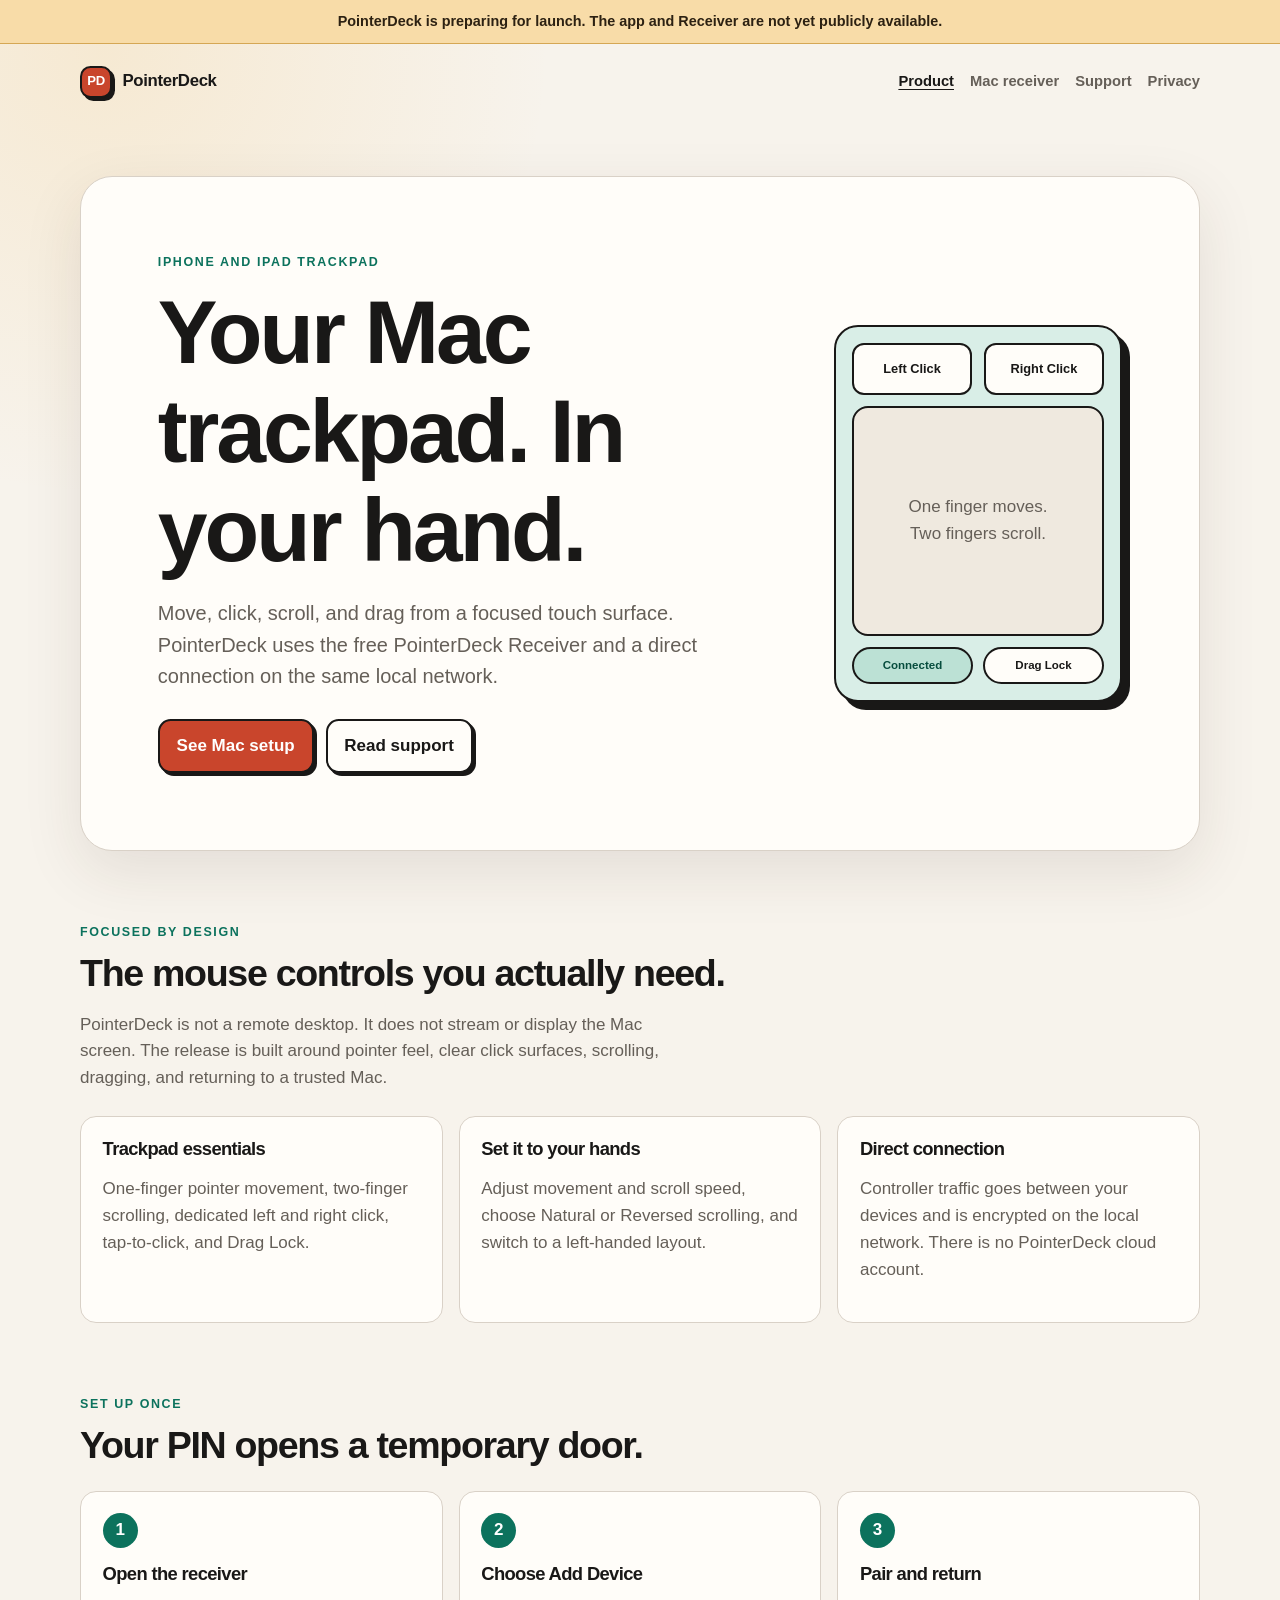
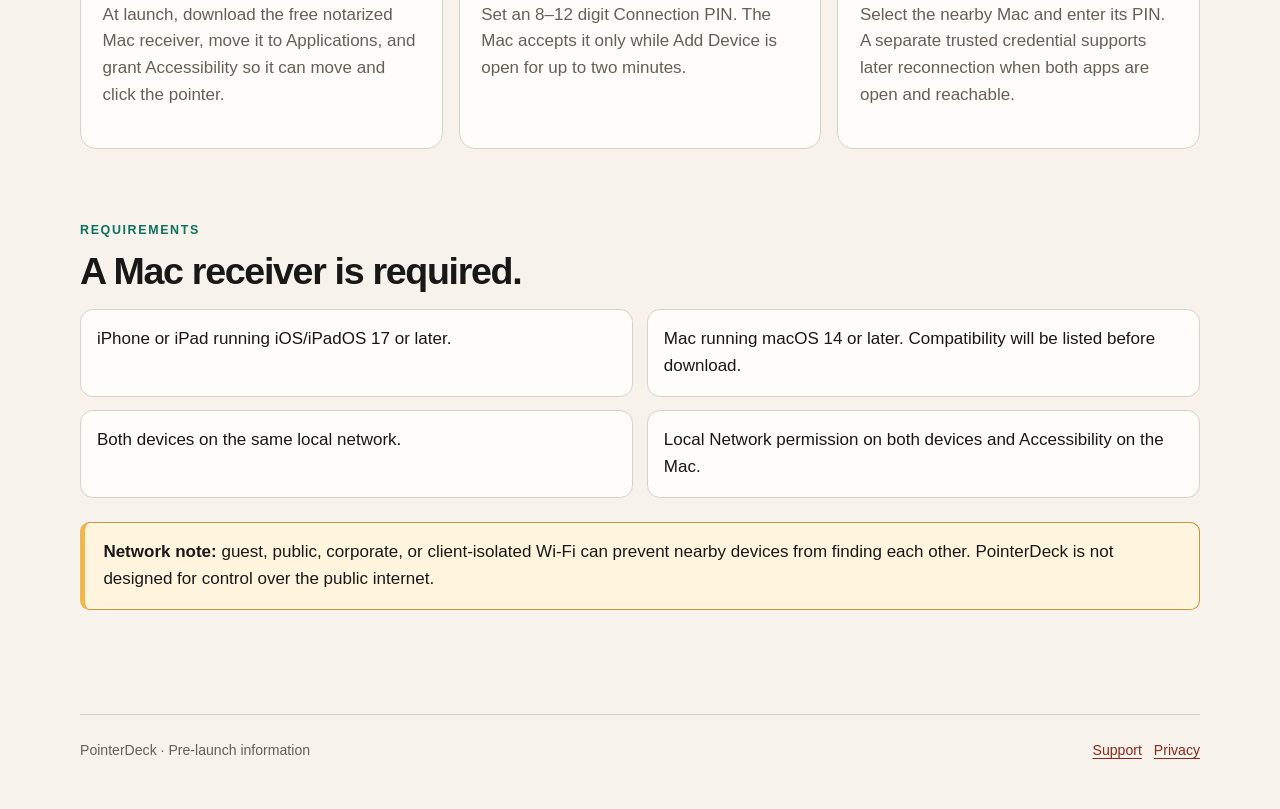
==== index.html @ 28f860bc "Publish PointerDeck pre-launch pages" ====
<!doctype html>
<html lang="en">
<head>
  <meta charset="utf-8">
  <meta name="viewport" content="width=device-width, initial-scale=1">
  <meta name="robots" content="noindex,nofollow">
  <meta name="description" content="PointerDeck turns an iPhone or iPad into a focused local trackpad for a Mac.">
  <title>PointerDeck — Trackpad for Mac</title>
  <link rel="stylesheet" href="styles.css">
</head>
<body>
  <p class="draft-banner" role="status">PointerDeck is preparing for launch. The app and Receiver are not yet publicly available.</p>
  <a class="skip-link" href="#main-content">Skip to main content</a>
  <header class="site-header">
    <a class="brand" href="index.html"><span class="brand-mark" aria-hidden="true">PD</span>PointerDeck</a>
    <nav class="site-nav" aria-label="Primary">
      <a href="index.html" aria-current="page">Product</a>
      <a href="mac.html">Mac receiver</a>
      <a href="support.html">Support</a>
      <a href="privacy.html">Privacy</a>
    </nav>
  </header>

  <main class="page-shell" id="main-content">
    <section class="hero">
      <div>
        <p class="eyebrow">iPhone and iPad trackpad</p>
        <h1>Your Mac trackpad. In your hand.</h1>
        <p class="lede">Move, click, scroll, and drag from a focused touch surface. PointerDeck uses the free PointerDeck Receiver and a direct connection on the same local network.</p>
        <div class="actions">
          <a class="button" href="mac.html">See Mac setup</a>
          <a class="button secondary" href="support.html">Read support</a>
        </div>
      </div>
      <div class="trackpad-card" role="img" aria-label="Illustration of PointerDeck with Left Click and Right Click buttons above a large trackpad">
        <div class="click-row">
          <div class="click-key">Left Click</div>
          <div class="click-key">Right Click</div>
        </div>
        <div class="track-surface">One finger moves.<br>Two fingers scroll.</div>
        <div class="status-row">
          <div class="status-chip online">Connected</div>
          <div class="status-chip">Drag Lock</div>
        </div>
      </div>
    </section>

    <section class="section" aria-labelledby="focused-title">
      <p class="eyebrow">Focused by design</p>
      <h2 id="focused-title">The mouse controls you actually need.</h2>
      <p class="section-intro">PointerDeck is not a remote desktop. It does not stream or display the Mac screen. The release is built around pointer feel, clear click surfaces, scrolling, dragging, and returning to a trusted Mac.</p>
      <div class="grid">
        <article class="card">
          <h3>Trackpad essentials</h3>
          <p>One-finger pointer movement, two-finger scrolling, dedicated left and right click, tap-to-click, and Drag Lock.</p>
        </article>
        <article class="card">
          <h3>Set it to your hands</h3>
          <p>Adjust movement and scroll speed, choose Natural or Reversed scrolling, and switch to a left-handed layout.</p>
        </article>
        <article class="card">
          <h3>Direct connection</h3>
          <p>Controller traffic goes between your devices and is encrypted on the local network. There is no PointerDeck cloud account.</p>
        </article>
      </div>
    </section>

    <section class="section" aria-labelledby="setup-title">
      <p class="eyebrow">Set up once</p>
      <h2 id="setup-title">Your PIN opens a temporary door.</h2>
      <div class="grid">
        <article class="card">
          <div class="step-number">1</div>
          <h3>Open the receiver</h3>
          <p>At launch, download the free notarized Mac receiver, move it to Applications, and grant Accessibility so it can move and click the pointer.</p>
        </article>
        <article class="card">
          <div class="step-number">2</div>
          <h3>Choose Add Device</h3>
          <p>Set an 8–12 digit Connection PIN. The Mac accepts it only while Add Device is open for up to two minutes.</p>
        </article>
        <article class="card">
          <div class="step-number">3</div>
          <h3>Pair and return</h3>
          <p>Select the nearby Mac and enter its PIN. A separate trusted credential supports later reconnection when both apps are open and reachable.</p>
        </article>
      </div>
    </section>

    <section class="section" aria-labelledby="requirements-title">
      <p class="eyebrow">Requirements</p>
      <h2 id="requirements-title">A Mac receiver is required.</h2>
      <ul class="fact-list">
        <li>iPhone or iPad running iOS/iPadOS 17 or later.</li>
        <li>Mac running macOS 14 or later. Compatibility will be listed before download.</li>
        <li>Both devices on the same local network.</li>
        <li>Local Network permission on both devices and Accessibility on the Mac.</li>
      </ul>
      <div class="notice"><strong>Network note:</strong> guest, public, corporate, or client-isolated Wi-Fi can prevent nearby devices from finding each other. PointerDeck is not designed for control over the public internet.</div>
    </section>
  </main>

  <footer class="site-footer">
    <span>PointerDeck · Pre-launch information</span>
    <span class="footer-links"><a href="support.html">Support</a><a href="privacy.html">Privacy</a></span>
  </footer>
</body>
</html>
---- styles.css ----
:root {
  color-scheme: light;
  --canvas: #f7f3ec;
  --paper: #fffdf9;
  --ink: #191817;
  --muted: #655f58;
  --line: #d9d1c7;
  --coral: #c9452c;
  --coral-dark: #8f2716;
  --mint: #0c725d;
  --mint-soft: #d9eee7;
  --sun: #f1b64c;
  --shadow: 0 20px 60px rgba(57, 44, 34, 0.1);
  font-family: -apple-system, BlinkMacSystemFont, "SF Pro Display", "Segoe UI", sans-serif;
}

* {
  box-sizing: border-box;
}

html {
  background: var(--canvas);
}

body {
  margin: 0;
  color: var(--ink);
  background:
    radial-gradient(circle at 8% 2%, rgba(241, 182, 76, 0.16), transparent 28rem),
    var(--canvas);
  font-size: 17px;
  line-height: 1.58;
}

a {
  color: var(--coral-dark);
  text-underline-offset: 0.2em;
}

a:hover {
  color: var(--coral);
}

a:focus-visible,
button:focus-visible {
  outline: 3px solid var(--mint);
  outline-offset: 3px;
  border-radius: 0.35rem;
}

.skip-link {
  position: absolute;
  z-index: 100;
  top: 0.5rem;
  left: 0.5rem;
  padding: 0.65rem 0.9rem;
  color: white;
  background: var(--ink);
  border-radius: 0.5rem;
  transform: translateY(-180%);
}

.skip-link:focus {
  color: white;
  transform: translateY(0);
}

.draft-banner {
  margin: 0;
  padding: 0.62rem 1rem;
  color: #2c2112;
  background: #f8dca8;
  border-bottom: 1px solid #d5a754;
  font-size: 0.9rem;
  font-weight: 700;
  text-align: center;
}

.site-header,
.page-shell,
.site-footer {
  width: min(1120px, calc(100% - 2rem));
  margin-inline: auto;
}

.site-header {
  min-height: 76px;
  display: flex;
  align-items: center;
  justify-content: space-between;
  gap: 1.5rem;
}

.brand {
  display: inline-flex;
  align-items: center;
  gap: 0.65rem;
  color: var(--ink);
  font-size: 1.05rem;
  font-weight: 800;
  letter-spacing: -0.02em;
  text-decoration: none;
}

.brand-mark {
  width: 2rem;
  height: 2rem;
  display: inline-grid;
  place-items: center;
  color: white;
  background: var(--coral);
  border: 2px solid var(--ink);
  border-radius: 0.65rem;
  box-shadow: 3px 3px 0 var(--ink);
  font-size: 0.82rem;
}

.site-nav {
  display: flex;
  flex-wrap: wrap;
  justify-content: flex-end;
  gap: 0.3rem 1rem;
}

.site-nav a {
  color: var(--muted);
  font-size: 0.92rem;
  font-weight: 650;
  text-decoration: none;
}

.site-nav a[aria-current="page"],
.site-nav a:hover {
  color: var(--ink);
  text-decoration: underline;
}

.page-shell {
  padding: 3.5rem 0 5rem;
}

.hero {
  display: grid;
  grid-template-columns: minmax(0, 1.35fr) minmax(280px, 0.65fr);
  gap: clamp(2rem, 6vw, 5rem);
  align-items: center;
  padding: clamp(2rem, 6vw, 5rem);
  background: var(--paper);
  border: 1px solid var(--line);
  border-radius: 2rem;
  box-shadow: var(--shadow);
}

.eyebrow {
  margin: 0 0 0.65rem;
  color: var(--mint);
  font-size: 0.78rem;
  font-weight: 850;
  letter-spacing: 0.13em;
  text-transform: uppercase;
}

h1,
h2,
h3 {
  line-height: 1.1;
  letter-spacing: -0.035em;
}

h1 {
  max-width: 12ch;
  margin: 0;
  font-size: clamp(2.8rem, 8vw, 5.6rem);
}

.page-title {
  max-width: 18ch;
  font-size: clamp(2.45rem, 7vw, 4.6rem);
}

h2 {
  margin: 0 0 1rem;
  font-size: clamp(1.65rem, 4vw, 2.35rem);
}

h3 {
  margin: 0 0 0.55rem;
  font-size: 1.15rem;
}

.lede {
  max-width: 62ch;
  margin: 1.2rem 0 0;
  color: var(--muted);
  font-size: clamp(1.05rem, 2.5vw, 1.25rem);
}

.actions {
  display: flex;
  flex-wrap: wrap;
  gap: 0.75rem;
  margin-top: 1.65rem;
}

.button {
  display: inline-flex;
  min-height: 48px;
  align-items: center;
  justify-content: center;
  padding: 0.72rem 1.05rem;
  border: 2px solid var(--ink);
  border-radius: 0.8rem;
  color: white;
  background: var(--coral);
  box-shadow: 3px 3px 0 var(--ink);
  font: inherit;
  font-weight: 800;
  text-decoration: none;
}

.button:hover {
  color: white;
  background: var(--coral-dark);
}

.button.secondary {
  color: var(--ink);
  background: var(--paper);
}

.button:disabled {
  color: #605a53;
  background: #e4ded5;
  border-color: #91897f;
  box-shadow: none;
  cursor: not-allowed;
}

.trackpad-card {
  padding: 1rem;
  background: var(--mint-soft);
  border: 2px solid var(--ink);
  border-radius: 1.5rem;
  box-shadow: 8px 8px 0 var(--ink);
}

.click-row {
  display: grid;
  grid-template-columns: 1fr 1fr;
  gap: 0.7rem;
  margin-bottom: 0.7rem;
}

.click-key,
.track-surface,
.status-chip {
  border: 2px solid var(--ink);
}

.click-key {
  padding: 0.85rem 0.4rem;
  background: var(--paper);
  border-radius: 0.75rem;
  font-size: 0.8rem;
  font-weight: 800;
  text-align: center;
}

.track-surface {
  min-height: 230px;
  display: grid;
  place-items: center;
  padding: 1.5rem;
  background: #efe9df;
  border-radius: 1rem;
  color: var(--muted);
  text-align: center;
}

.status-row {
  display: flex;
  justify-content: space-between;
  gap: 0.6rem;
  margin-top: 0.7rem;
}

.status-chip {
  flex: 1;
  padding: 0.45rem;
  background: var(--paper);
  border-radius: 999px;
  font-size: 0.72rem;
  font-weight: 800;
  text-align: center;
}

.status-chip.online {
  color: #074d3e;
  background: #bce1d5;
}

.section {
  margin-top: 4.5rem;
}

.section-intro {
  max-width: 65ch;
  color: var(--muted);
}

.grid {
  display: grid;
  grid-template-columns: repeat(3, minmax(0, 1fr));
  gap: 1rem;
  margin-top: 1.5rem;
}

.card {
  padding: 1.35rem;
  background: var(--paper);
  border: 1px solid var(--line);
  border-radius: 1rem;
}

.card p,
.card li {
  color: var(--muted);
}

.step-number {
  width: 2.2rem;
  height: 2.2rem;
  display: grid;
  place-items: center;
  margin-bottom: 1rem;
  color: white;
  background: var(--mint);
  border-radius: 50%;
  font-weight: 850;
}

.notice {
  margin: 1.5rem 0;
  padding: 1rem 1.15rem;
  background: #fff5df;
  border: 1px solid #c89539;
  border-left: 5px solid var(--sun);
  border-radius: 0.6rem;
}

.fact-list {
  display: grid;
  grid-template-columns: repeat(2, minmax(0, 1fr));
  gap: 0.85rem;
  padding: 0;
  list-style: none;
}

.fact-list li {
  padding: 1rem;
  background: var(--paper);
  border: 1px solid var(--line);
  border-radius: 0.8rem;
}

.prose {
  max-width: 780px;
}

.prose h2 {
  margin-top: 2.6rem;
}

.prose h3 {
  margin-top: 1.8rem;
}

.prose li + li {
  margin-top: 0.45rem;
}

.prose code {
  padding: 0.1em 0.3em;
  background: #ece6de;
  border-radius: 0.3rem;
  font-size: 0.92em;
}

.site-footer {
  display: flex;
  justify-content: space-between;
  gap: 1rem;
  padding: 1.5rem 0 3rem;
  border-top: 1px solid var(--line);
  color: var(--muted);
  font-size: 0.88rem;
}

.footer-links {
  display: flex;
  flex-wrap: wrap;
  gap: 0.75rem;
}

@media (max-width: 820px) {
  .site-header,
  .site-footer {
    align-items: flex-start;
    flex-direction: column;
  }

  .site-nav {
    justify-content: flex-start;
  }

  .hero,
  .grid,
  .fact-list {
    grid-template-columns: 1fr;
  }

  .hero {
    padding: 1.5rem;
  }

  .trackpad-card {
    max-width: 430px;
  }
}

@media (prefers-reduced-motion: reduce) {
  *,
  *::before,
  *::after {
    scroll-behavior: auto !important;
    transition-duration: 0.01ms !important;
    animation-duration: 0.01ms !important;
    animation-iteration-count: 1 !important;
  }
}
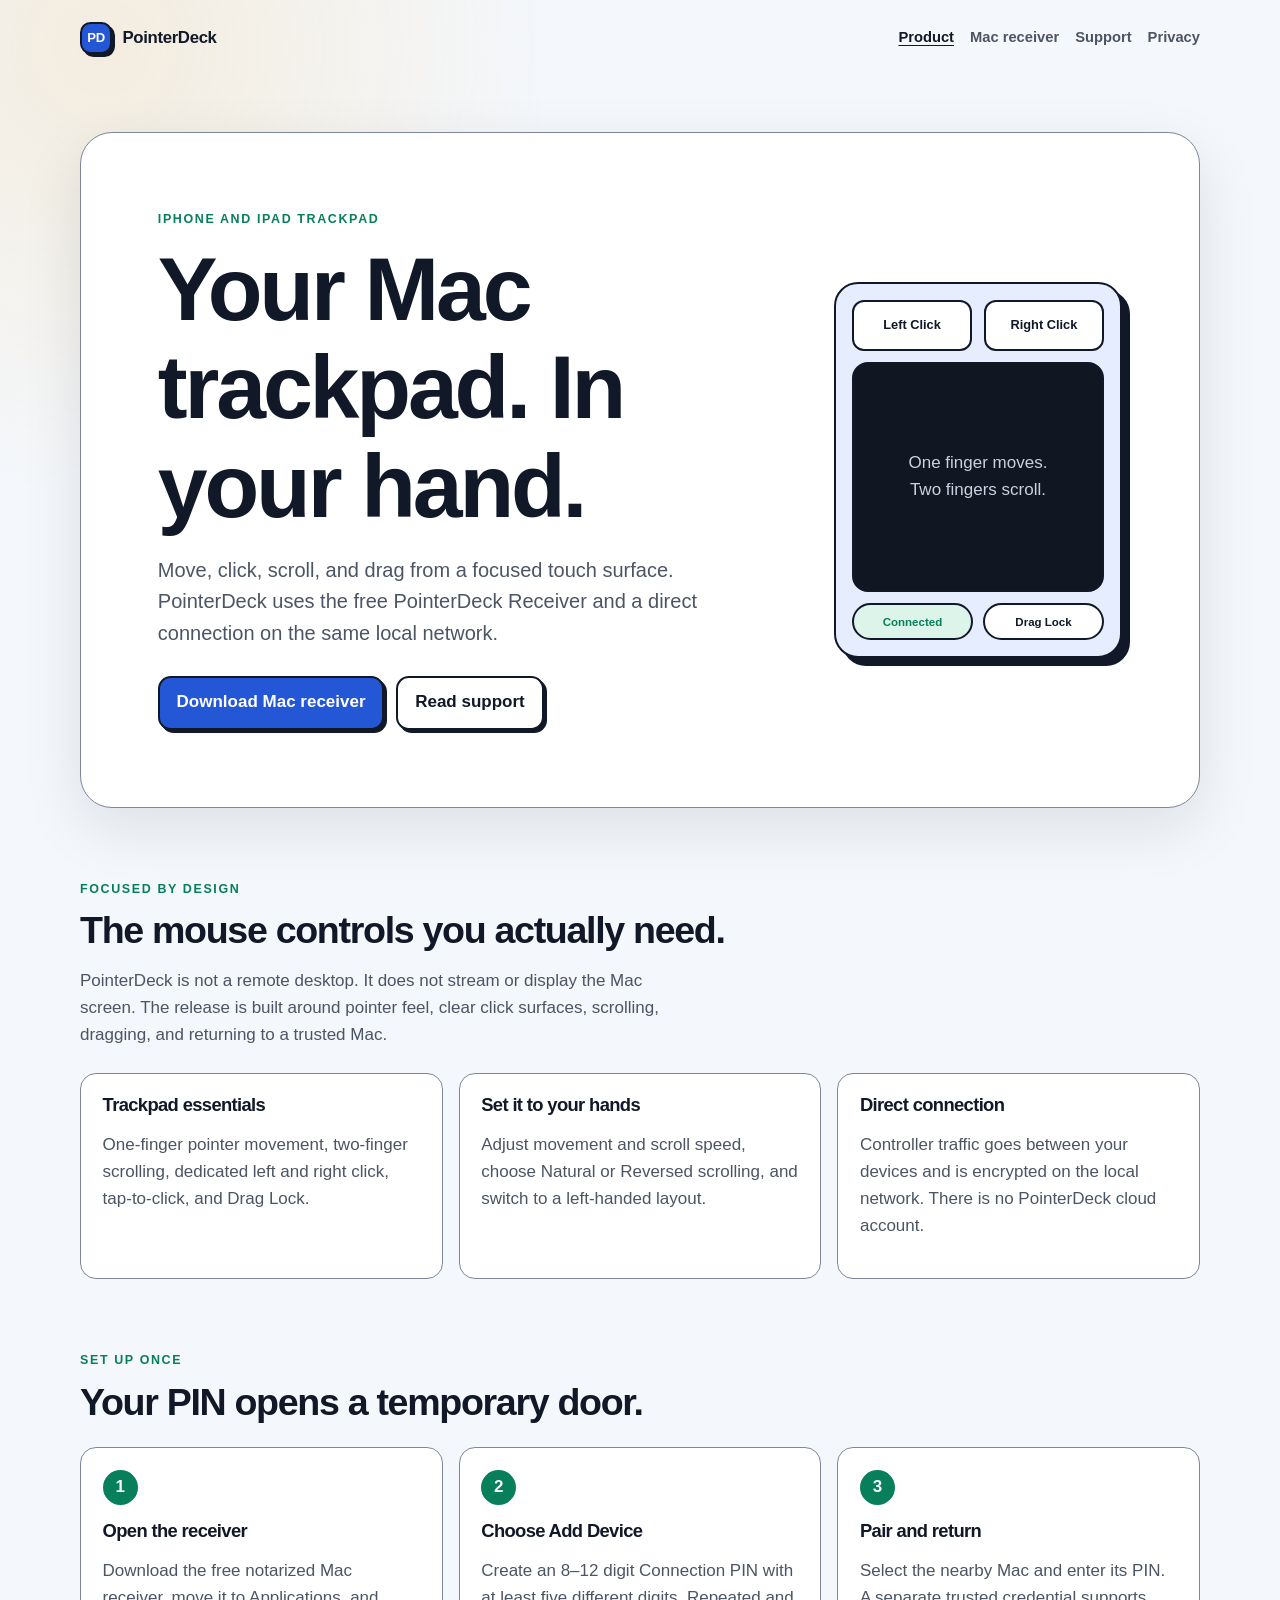
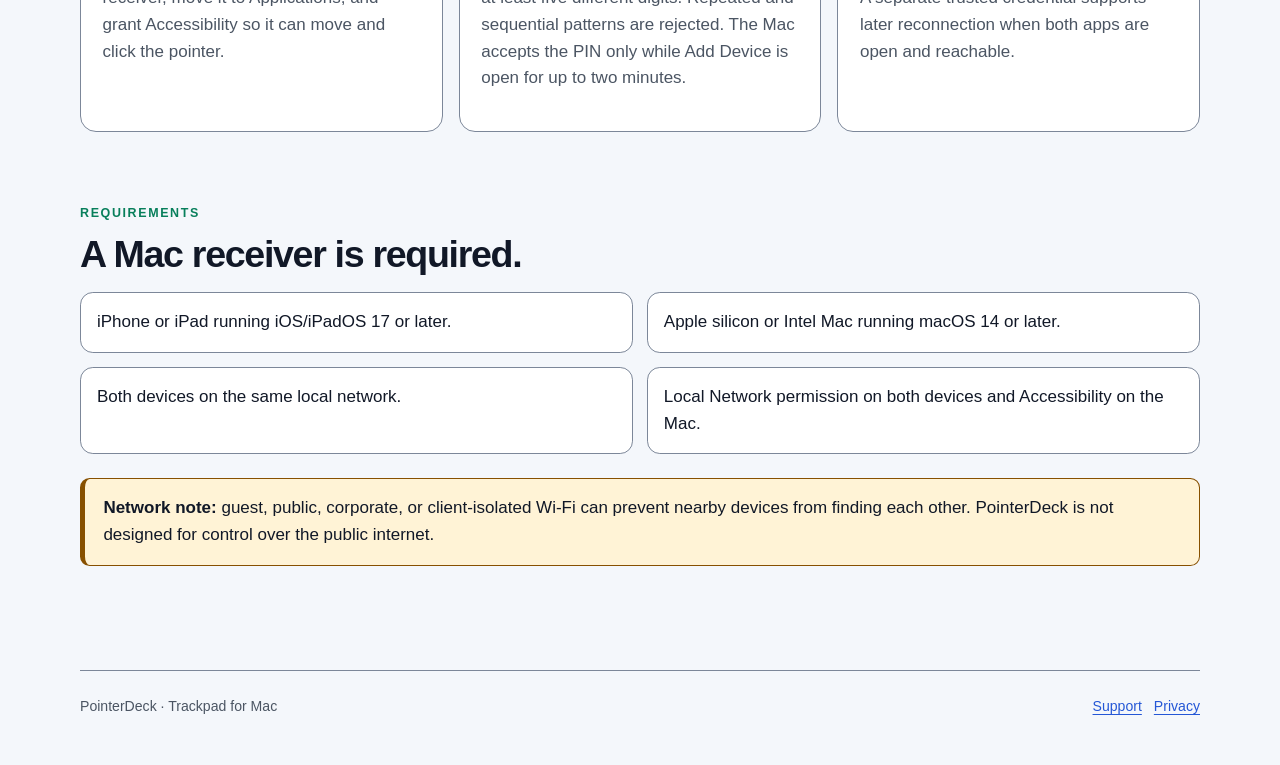
==== commit fb3a3852: "Publish PointerDeck 1.0 release support site" ====
--- a/index.html
+++ b/index.html
@@ -3,13 +3,12 @@
 <head>
   <meta charset="utf-8">
   <meta name="viewport" content="width=device-width, initial-scale=1">
-  <meta name="robots" content="noindex,nofollow">
+  <meta name="robots" content="index,follow">
   <meta name="description" content="PointerDeck turns an iPhone or iPad into a focused local trackpad for a Mac.">
   <title>PointerDeck — Trackpad for Mac</title>
   <link rel="stylesheet" href="styles.css">
 </head>
 <body>
-  <p class="draft-banner" role="status">PointerDeck is preparing for launch. The app and Receiver are not yet publicly available.</p>
   <a class="skip-link" href="#main-content">Skip to main content</a>
   <header class="site-header">
     <a class="brand" href="index.html"><span class="brand-mark" aria-hidden="true">PD</span>PointerDeck</a>
@@ -28,7 +27,7 @@
         <h1>Your Mac trackpad. In your hand.</h1>
         <p class="lede">Move, click, scroll, and drag from a focused touch surface. PointerDeck uses the free PointerDeck Receiver and a direct connection on the same local network.</p>
         <div class="actions">
-          <a class="button" href="mac.html">See Mac setup</a>
+          <a class="button" href="mac.html">Download Mac receiver</a>
           <a class="button secondary" href="support.html">Read support</a>
         </div>
       </div>
@@ -72,12 +71,12 @@
         <article class="card">
           <div class="step-number">1</div>
           <h3>Open the receiver</h3>
-          <p>At launch, download the free notarized Mac receiver, move it to Applications, and grant Accessibility so it can move and click the pointer.</p>
+          <p>Download the free notarized Mac receiver, move it to Applications, and grant Accessibility so it can move and click the pointer.</p>
         </article>
         <article class="card">
           <div class="step-number">2</div>
           <h3>Choose Add Device</h3>
-          <p>Set an 8–12 digit Connection PIN. The Mac accepts it only while Add Device is open for up to two minutes.</p>
+          <p>Create an 8–12 digit Connection PIN with at least five different digits. Repeated and sequential patterns are rejected. The Mac accepts the PIN only while Add Device is open for up to two minutes.</p>
         </article>
         <article class="card">
           <div class="step-number">3</div>
@@ -92,7 +91,7 @@
       <h2 id="requirements-title">A Mac receiver is required.</h2>
       <ul class="fact-list">
         <li>iPhone or iPad running iOS/iPadOS 17 or later.</li>
-        <li>Mac running macOS 14 or later. Compatibility will be listed before download.</li>
+        <li>Apple silicon or Intel Mac running macOS 14 or later.</li>
         <li>Both devices on the same local network.</li>
         <li>Local Network permission on both devices and Accessibility on the Mac.</li>
       </ul>
@@ -101,7 +100,7 @@
   </main>
 
   <footer class="site-footer">
-    <span>PointerDeck · Pre-launch information</span>
+    <span>PointerDeck · Trackpad for Mac</span>
     <span class="footer-links"><a href="support.html">Support</a><a href="privacy.html">Privacy</a></span>
   </footer>
 </body>
--- a/styles.css
+++ b/styles.css
@@ -1,17 +1,45 @@
 :root {
-  color-scheme: light;
-  --canvas: #f7f3ec;
-  --paper: #fffdf9;
-  --ink: #191817;
-  --muted: #655f58;
-  --line: #d9d1c7;
-  --coral: #c9452c;
-  --coral-dark: #8f2716;
-  --mint: #0c725d;
-  --mint-soft: #d9eee7;
-  --sun: #f1b64c;
-  --shadow: 0 20px 60px rgba(57, 44, 34, 0.1);
+  color-scheme: light dark;
+  --canvas: #f4f7fb;
+  --paper: #ffffff;
+  --ink: #111827;
+  --muted: #4b5563;
+  --line: #7c8799;
+  --accent: #2457d6;
+  --accent-hover: #173c9a;
+  --accent-soft: #e5edff;
+  --on-accent: #ffffff;
+  --connected: #087f5b;
+  --connected-soft: #dcf4ea;
+  --warning: #875000;
+  --warning-soft: #fff3d6;
+  --trackpad: #101722;
+  --trackpad-raised: #1c2736;
+  --trackpad-dot: #c8d2e0;
+  --shadow: 0 20px 60px rgba(17, 24, 39, 0.1);
   font-family: -apple-system, BlinkMacSystemFont, "SF Pro Display", "Segoe UI", sans-serif;
+}
+
+@media (prefers-color-scheme: dark) {
+  :root {
+    --canvas: #0b111b;
+    --paper: #111a27;
+    --ink: #f5f7fa;
+    --muted: #b6c0ce;
+    --line: #65758a;
+    --accent: #78a6ff;
+    --accent-hover: #a8c5ff;
+    --accent-soft: #182334;
+    --on-accent: #0b111b;
+    --connected: #5ad6a0;
+    --connected-soft: #153b2d;
+    --warning: #ffc067;
+    --warning-soft: #352817;
+    --trackpad: #05080e;
+    --trackpad-raised: #182334;
+    --trackpad-dot: #c6d4e6;
+    --shadow: 0 20px 60px rgba(0, 0, 0, 0.34);
+  }
 }
 
 * {
@@ -33,17 +61,17 @@
 }
 
 a {
-  color: var(--coral-dark);
+  color: var(--accent);
   text-underline-offset: 0.2em;
 }
 
 a:hover {
-  color: var(--coral);
+  color: var(--accent-hover);
 }
 
 a:focus-visible,
 button:focus-visible {
-  outline: 3px solid var(--mint);
+  outline: 3px solid var(--accent);
   outline-offset: 3px;
   border-radius: 0.35rem;
 }
@@ -107,8 +135,8 @@
   height: 2rem;
   display: inline-grid;
   place-items: center;
-  color: white;
-  background: var(--coral);
+  color: var(--on-accent);
+  background: var(--accent);
   border: 2px solid var(--ink);
   border-radius: 0.65rem;
   box-shadow: 3px 3px 0 var(--ink);
@@ -153,7 +181,7 @@
 
 .eyebrow {
   margin: 0 0 0.65rem;
-  color: var(--mint);
+  color: var(--connected);
   font-size: 0.78rem;
   font-weight: 850;
   letter-spacing: 0.13em;
@@ -210,8 +238,8 @@
   padding: 0.72rem 1.05rem;
   border: 2px solid var(--ink);
   border-radius: 0.8rem;
-  color: white;
-  background: var(--coral);
+  color: var(--on-accent);
+  background: var(--accent);
   box-shadow: 3px 3px 0 var(--ink);
   font: inherit;
   font-weight: 800;
@@ -219,8 +247,8 @@
 }
 
 .button:hover {
-  color: white;
-  background: var(--coral-dark);
+  color: var(--on-accent);
+  background: var(--accent-hover);
 }
 
 .button.secondary {
@@ -238,7 +266,7 @@
 
 .trackpad-card {
   padding: 1rem;
-  background: var(--mint-soft);
+  background: var(--accent-soft);
   border: 2px solid var(--ink);
   border-radius: 1.5rem;
   box-shadow: 8px 8px 0 var(--ink);
@@ -271,9 +299,9 @@
   display: grid;
   place-items: center;
   padding: 1.5rem;
-  background: #efe9df;
+  color: var(--trackpad-dot);
+  background: var(--trackpad);
   border-radius: 1rem;
-  color: var(--muted);
   text-align: center;
 }
 
@@ -295,8 +323,8 @@
 }
 
 .status-chip.online {
-  color: #074d3e;
-  background: #bce1d5;
+  color: var(--connected);
+  background: var(--connected-soft);
 }
 
 .section {
@@ -333,8 +361,8 @@
   display: grid;
   place-items: center;
   margin-bottom: 1rem;
-  color: white;
-  background: var(--mint);
+  color: var(--canvas);
+  background: var(--connected);
   border-radius: 50%;
   font-weight: 850;
 }
@@ -342,9 +370,9 @@
 .notice {
   margin: 1.5rem 0;
   padding: 1rem 1.15rem;
-  background: #fff5df;
-  border: 1px solid #c89539;
-  border-left: 5px solid var(--sun);
+  background: var(--warning-soft);
+  border: 1px solid var(--warning);
+  border-left: 5px solid var(--warning);
   border-radius: 0.6rem;
 }
 
@@ -381,7 +409,7 @@
 
 .prose code {
   padding: 0.1em 0.3em;
-  background: #ece6de;
+  background: var(--accent-soft);
   border-radius: 0.3rem;
   font-size: 0.92em;
 }
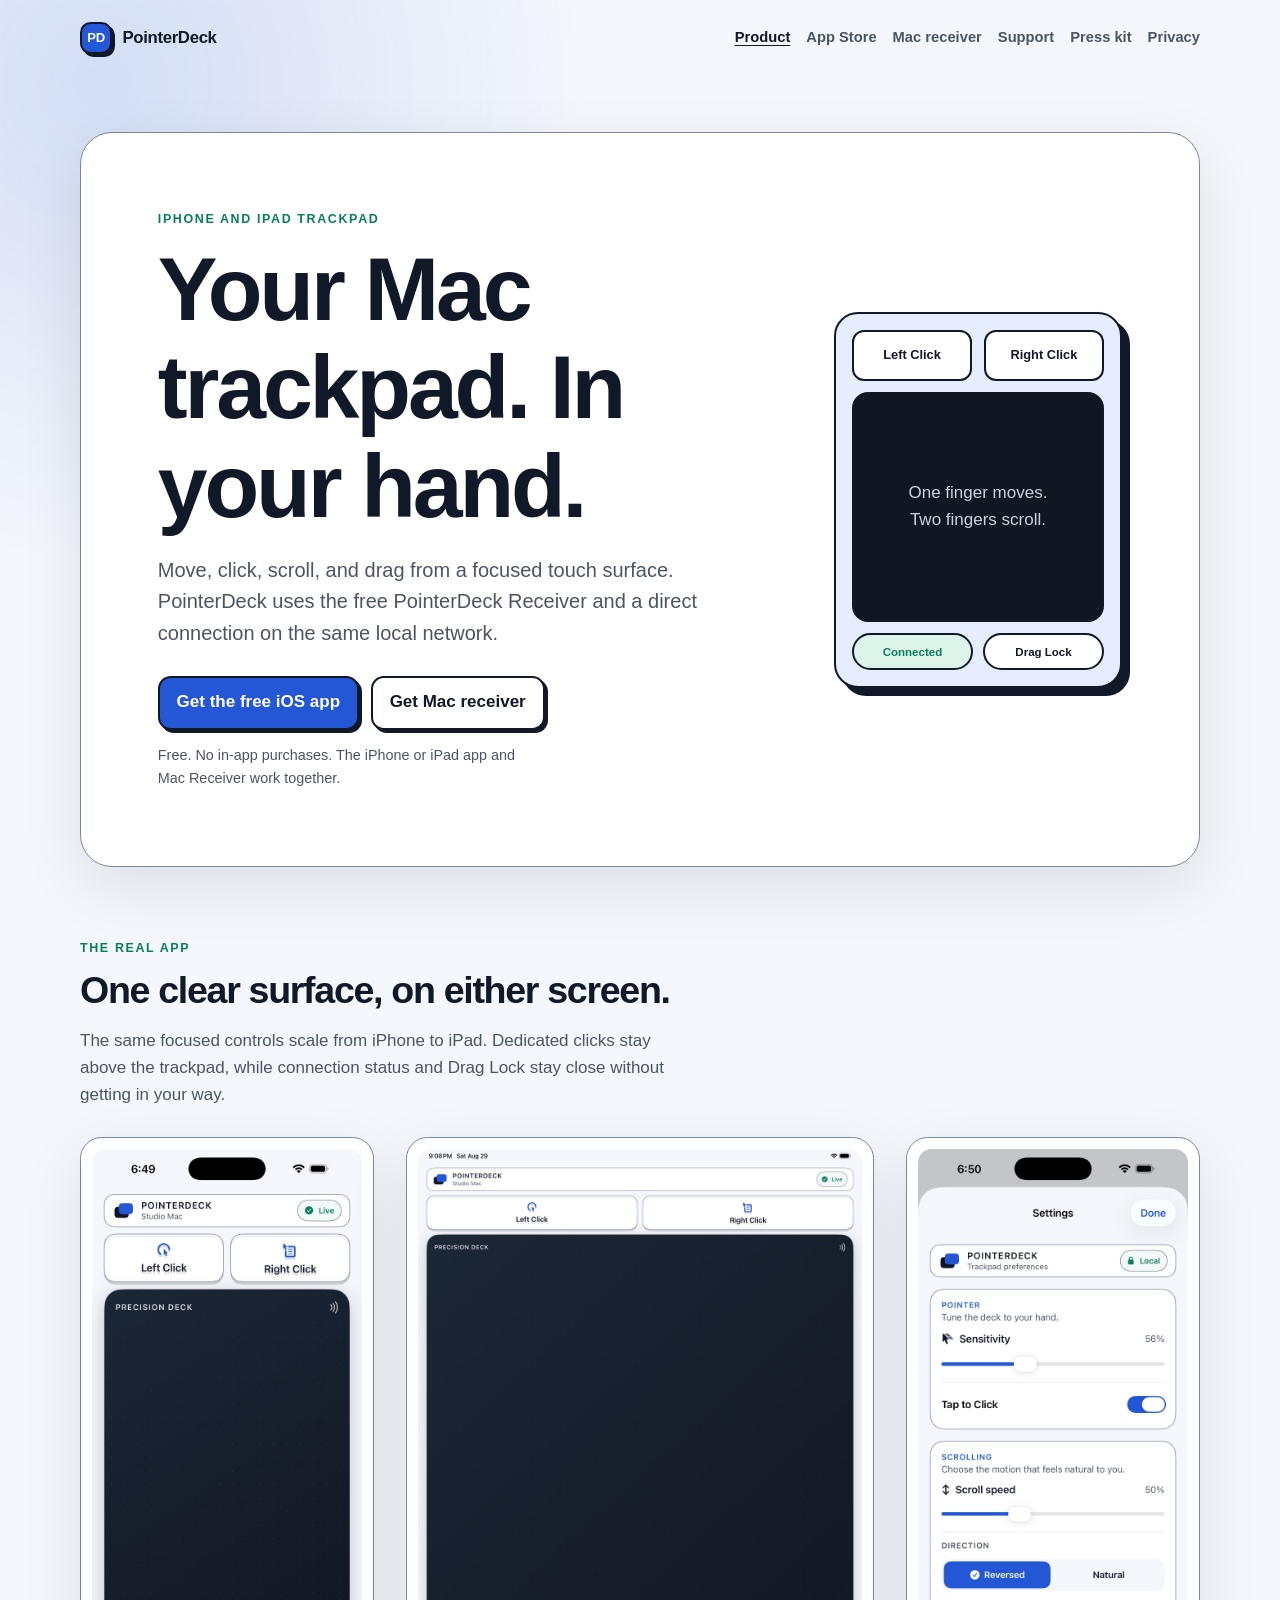
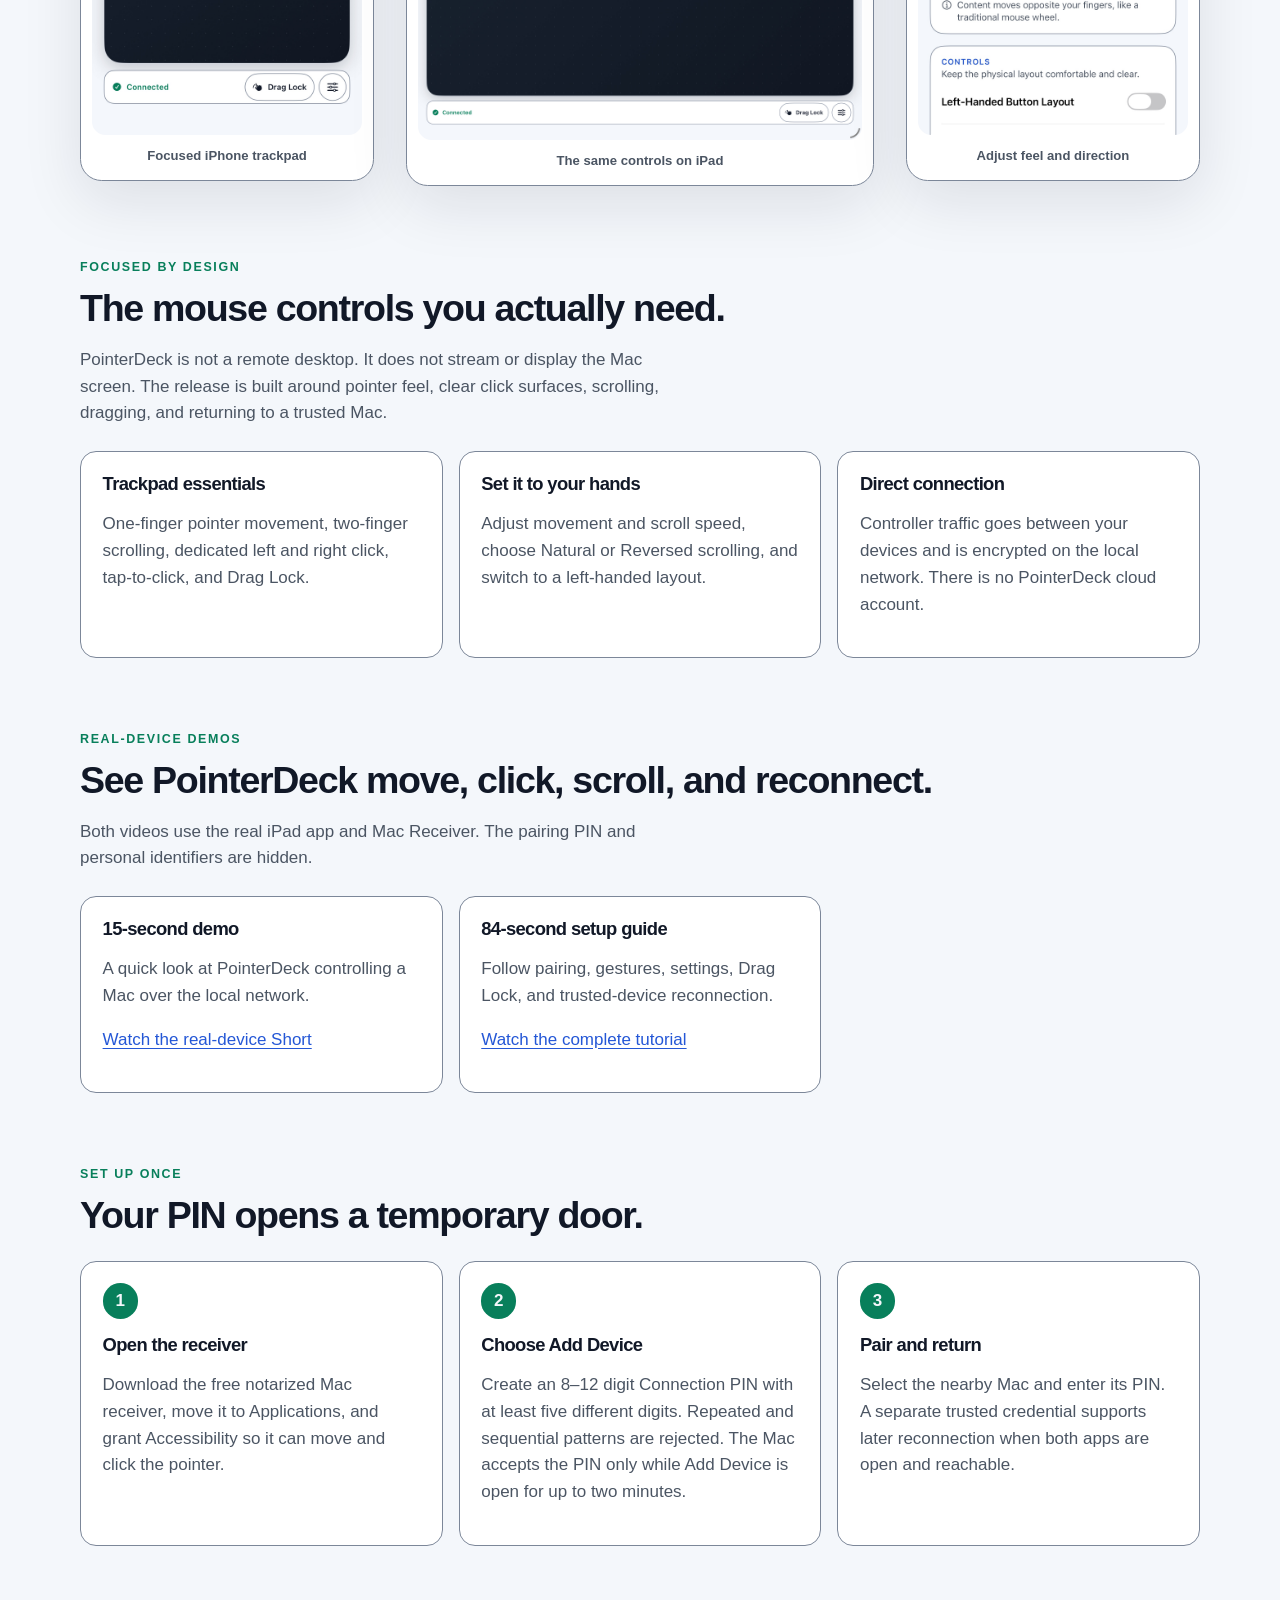
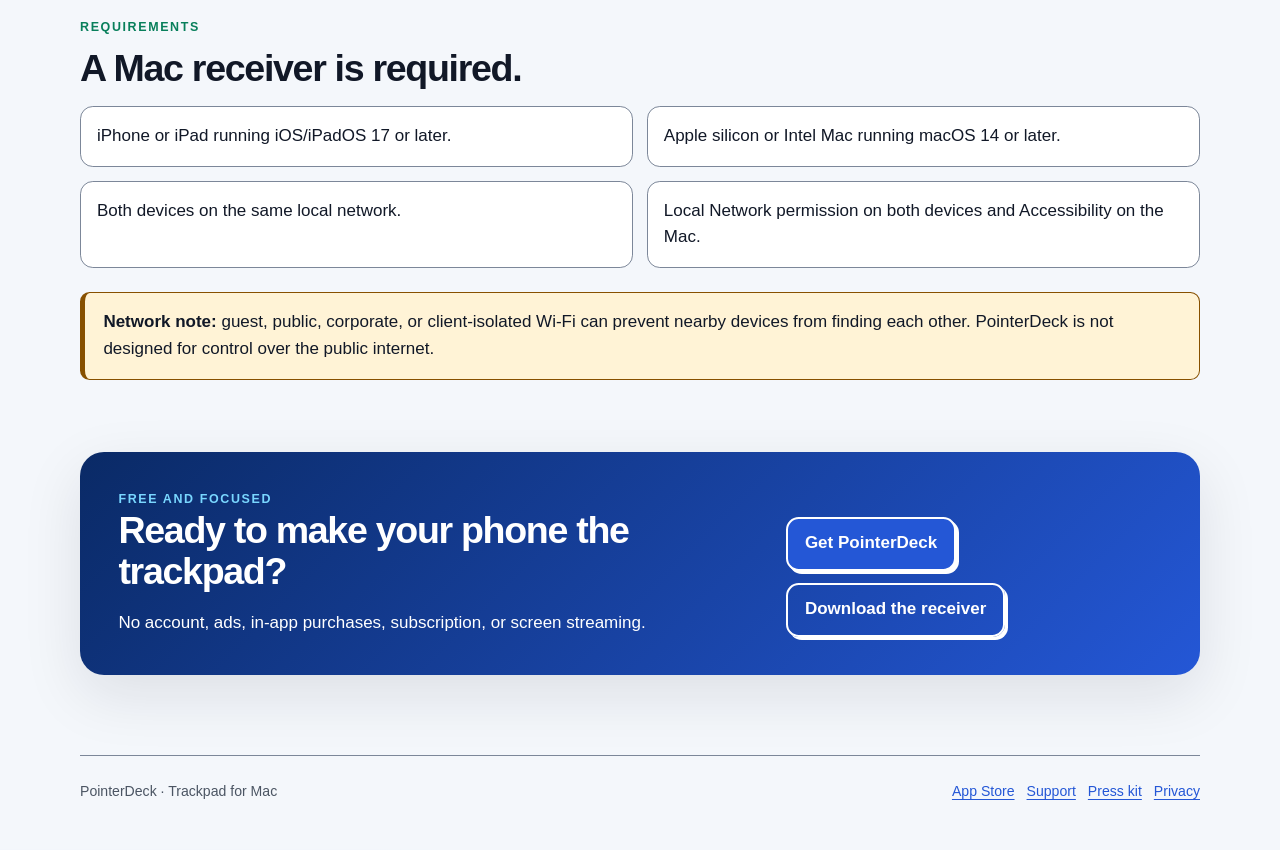
==== commit e685fd58: "Publish PointerDeck launch funnel and press kit" ====
--- a/index.html
+++ b/index.html
@@ -4,9 +4,48 @@
   <meta charset="utf-8">
   <meta name="viewport" content="width=device-width, initial-scale=1">
   <meta name="robots" content="index,follow">
+  <meta name="theme-color" content="#0a2a66">
   <meta name="description" content="PointerDeck turns an iPhone or iPad into a focused local trackpad for a Mac.">
+  <meta name="apple-itunes-app" content="app-id=6806708304">
+  <meta property="og:type" content="website">
+  <meta property="og:site_name" content="PointerDeck">
+  <meta property="og:locale" content="en_US">
+  <meta property="og:title" content="PointerDeck — Trackpad for Mac">
+  <meta property="og:description" content="Turn your iPhone or iPad into a focused local trackpad for your Mac. Free, with no account or screen streaming.">
+  <meta property="og:url" content="https://ilushamesh-max.github.io/pointerdeck/">
+  <meta property="og:image" content="https://ilushamesh-max.github.io/pointerdeck/assets/pointerdeck-social-card.png">
+  <meta property="og:image:width" content="1200">
+  <meta property="og:image:height" content="630">
+  <meta property="og:image:alt" content="PointerDeck — Your Mac trackpad. In your hand. Free for iPhone and iPad.">
+  <meta name="twitter:card" content="summary_large_image">
+  <meta name="twitter:title" content="PointerDeck — Trackpad for Mac">
+  <meta name="twitter:description" content="A focused local trackpad for Mac, controlled from iPhone or iPad. Free, with no account or screen streaming.">
+  <meta name="twitter:image" content="https://ilushamesh-max.github.io/pointerdeck/assets/pointerdeck-social-card.png">
+  <meta name="twitter:image:alt" content="PointerDeck — Your Mac trackpad. In your hand. Free for iPhone and iPad.">
   <title>PointerDeck — Trackpad for Mac</title>
+  <link rel="canonical" href="https://ilushamesh-max.github.io/pointerdeck/">
+  <link rel="icon" type="image/png" sizes="32x32" href="assets/pointerdeck-icon-32.png">
+  <link rel="apple-touch-icon" sizes="180x180" href="assets/pointerdeck-icon-180.png">
   <link rel="stylesheet" href="styles.css">
+  <script type="application/ld+json">
+  {
+    "@context": "https://schema.org",
+    "@type": "SoftwareApplication",
+    "name": "PointerDeck: Trackpad for Mac",
+    "applicationCategory": "UtilitiesApplication",
+    "operatingSystem": "iOS 17 or later; iPadOS 17 or later",
+    "description": "PointerDeck turns an iPhone or iPad into a focused local trackpad for a Mac.",
+    "url": "https://ilushamesh-max.github.io/pointerdeck/",
+    "downloadUrl": "https://apps.apple.com/us/app/pointerdeck-trackpad-for-mac/id6806708304",
+    "image": "https://ilushamesh-max.github.io/pointerdeck/assets/pointerdeck-icon-1024.png",
+    "softwareVersion": "1.0",
+    "offers": {
+      "@type": "Offer",
+      "price": "0",
+      "priceCurrency": "USD"
+    }
+  }
+  </script>
 </head>
 <body>
   <a class="skip-link" href="#main-content">Skip to main content</a>
@@ -14,8 +53,10 @@
     <a class="brand" href="index.html"><span class="brand-mark" aria-hidden="true">PD</span>PointerDeck</a>
     <nav class="site-nav" aria-label="Primary">
       <a href="index.html" aria-current="page">Product</a>
+      <a href="https://apps.apple.com/us/app/pointerdeck-trackpad-for-mac/id6806708304">App Store</a>
       <a href="mac.html">Mac receiver</a>
       <a href="support.html">Support</a>
+      <a href="press.html">Press kit</a>
       <a href="privacy.html">Privacy</a>
     </nav>
   </header>
@@ -27,9 +68,10 @@
         <h1>Your Mac trackpad. In your hand.</h1>
         <p class="lede">Move, click, scroll, and drag from a focused touch surface. PointerDeck uses the free PointerDeck Receiver and a direct connection on the same local network.</p>
         <div class="actions">
-          <a class="button" href="mac.html">Download Mac receiver</a>
-          <a class="button secondary" href="support.html">Read support</a>
+          <a class="button" href="https://apps.apple.com/us/app/pointerdeck-trackpad-for-mac/id6806708304" aria-label="Download PointerDeck on the App Store">Get the free iOS app</a>
+          <a class="button secondary" href="mac.html">Get Mac receiver</a>
         </div>
+        <p class="action-note">Free. No in-app purchases. The iPhone or iPad app and Mac Receiver work together.</p>
       </div>
       <div class="trackpad-card" role="img" aria-label="Illustration of PointerDeck with Left Click and Right Click buttons above a large trackpad">
         <div class="click-row">
@@ -41,6 +83,26 @@
           <div class="status-chip online">Connected</div>
           <div class="status-chip">Drag Lock</div>
         </div>
+      </div>
+    </section>
+
+    <section class="section" aria-labelledby="real-app-title">
+      <p class="eyebrow">The real app</p>
+      <h2 id="real-app-title">One clear surface, on either screen.</h2>
+      <p class="section-intro">The same focused controls scale from iPhone to iPad. Dedicated clicks stay above the trackpad, while connection status and Drag Lock stay close without getting in your way.</p>
+      <div class="screenshot-grid">
+        <figure class="screenshot-card phone-shot">
+          <img src="assets/pointerdeck-iphone-trackpad.jpg" width="1320" height="2868" loading="lazy" alt="PointerDeck trackpad screen on iPhone, with left and right click controls above the trackpad">
+          <figcaption>Focused iPhone trackpad</figcaption>
+        </figure>
+        <figure class="screenshot-card tablet-shot">
+          <img src="assets/pointerdeck-ipad-trackpad.jpg" width="2064" height="2752" loading="lazy" alt="PointerDeck trackpad screen adapted for iPad">
+          <figcaption>The same controls on iPad</figcaption>
+        </figure>
+        <figure class="screenshot-card phone-shot">
+          <img src="assets/pointerdeck-iphone-settings.jpg" width="1320" height="2868" loading="lazy" alt="PointerDeck settings for movement, scrolling, handedness, and tap to click">
+          <figcaption>Adjust feel and direction</figcaption>
+        </figure>
       </div>
     </section>
 
@@ -60,6 +122,24 @@
         <article class="card">
           <h3>Direct connection</h3>
           <p>Controller traffic goes between your devices and is encrypted on the local network. There is no PointerDeck cloud account.</p>
+        </article>
+      </div>
+    </section>
+
+    <section class="section" aria-labelledby="demo-title">
+      <p class="eyebrow">Real-device demos</p>
+      <h2 id="demo-title">See PointerDeck move, click, scroll, and reconnect.</h2>
+      <p class="section-intro">Both videos use the real iPad app and Mac Receiver. The pairing PIN and personal identifiers are hidden.</p>
+      <div class="grid">
+        <article class="card">
+          <h3>15-second demo</h3>
+          <p>A quick look at PointerDeck controlling a Mac over the local network.</p>
+          <p><a href="https://youtube.com/shorts/0IPbgn-q9Js">Watch the real-device Short</a></p>
+        </article>
+        <article class="card">
+          <h3>84-second setup guide</h3>
+          <p>Follow pairing, gestures, settings, Drag Lock, and trusted-device reconnection.</p>
+          <p><a href="https://youtu.be/9LVHssNmTHg">Watch the complete tutorial</a></p>
         </article>
       </div>
     </section>
@@ -97,11 +177,23 @@
       </ul>
       <div class="notice"><strong>Network note:</strong> guest, public, corporate, or client-isolated Wi-Fi can prevent nearby devices from finding each other. PointerDeck is not designed for control over the public internet.</div>
     </section>
+
+    <section class="section final-cta" aria-labelledby="ready-title">
+      <div>
+        <p class="eyebrow">Free and focused</p>
+        <h2 id="ready-title">Ready to make your phone the trackpad?</h2>
+        <p>No account, ads, in-app purchases, subscription, or screen streaming.</p>
+      </div>
+      <div class="actions">
+        <a class="button" href="https://apps.apple.com/us/app/pointerdeck-trackpad-for-mac/id6806708304">Get PointerDeck</a>
+        <a class="button secondary" href="mac.html">Download the receiver</a>
+      </div>
+    </section>
   </main>
 
   <footer class="site-footer">
     <span>PointerDeck · Trackpad for Mac</span>
-    <span class="footer-links"><a href="support.html">Support</a><a href="privacy.html">Privacy</a></span>
+    <span class="footer-links"><a href="https://apps.apple.com/us/app/pointerdeck-trackpad-for-mac/id6806708304">App Store</a><a href="support.html">Support</a><a href="press.html">Press kit</a><a href="privacy.html">Privacy</a></span>
   </footer>
 </body>
 </html>
--- a/styles.css
+++ b/styles.css
@@ -54,7 +54,7 @@
   margin: 0;
   color: var(--ink);
   background:
-    radial-gradient(circle at 8% 2%, rgba(241, 182, 76, 0.16), transparent 28rem),
+    radial-gradient(circle at 8% 2%, rgba(36, 87, 214, 0.16), transparent 30rem),
     var(--canvas);
   font-size: 17px;
   line-height: 1.58;
@@ -228,6 +228,13 @@
   flex-wrap: wrap;
   gap: 0.75rem;
   margin-top: 1.65rem;
+}
+
+.action-note {
+  max-width: 46ch;
+  margin: 0.9rem 0 0;
+  color: var(--muted);
+  font-size: 0.9rem;
 }
 
 .button {
@@ -376,6 +383,135 @@
   border-radius: 0.6rem;
 }
 
+.screenshot-grid {
+  display: grid;
+  grid-template-columns: 0.78fr 1.24fr 0.78fr;
+  gap: clamp(1rem, 3vw, 2rem);
+  align-items: start;
+  margin-top: 1.75rem;
+}
+
+.screenshot-card {
+  margin: 0;
+  padding: 0.7rem;
+  background: var(--paper);
+  border: 1px solid var(--line);
+  border-radius: 1.35rem;
+  box-shadow: var(--shadow);
+}
+
+.screenshot-card img {
+  width: 100%;
+  height: auto;
+  display: block;
+  border-radius: 0.85rem;
+}
+
+.screenshot-card figcaption {
+  padding: 0.7rem 0.25rem 0.15rem;
+  color: var(--muted);
+  font-size: 0.82rem;
+  font-weight: 750;
+  text-align: center;
+}
+
+.final-cta {
+  display: flex;
+  align-items: center;
+  justify-content: space-between;
+  gap: 1.5rem;
+  padding: clamp(1.4rem, 4vw, 2.4rem);
+  color: white;
+  background: linear-gradient(135deg, #0a2a66, #2457d6);
+  border-radius: 1.5rem;
+  box-shadow: var(--shadow);
+}
+
+.final-cta h2,
+.final-cta p {
+  margin-bottom: 0;
+}
+
+.final-cta .eyebrow {
+  color: #79d7ff;
+}
+
+.final-cta .button {
+  border-color: white;
+  box-shadow: 3px 3px 0 white;
+}
+
+.final-cta .button.secondary {
+  color: white;
+  background: transparent;
+}
+
+.fact-table {
+  margin: 1.5rem 0;
+  border: 1px solid var(--line);
+  border-radius: 1rem;
+  overflow: hidden;
+}
+
+.fact-table div {
+  display: grid;
+  grid-template-columns: minmax(130px, 0.36fr) minmax(0, 1fr);
+  gap: 1rem;
+  padding: 0.9rem 1rem;
+  background: var(--paper);
+}
+
+.fact-table div + div {
+  border-top: 1px solid var(--line);
+}
+
+.fact-table dt {
+  font-weight: 800;
+}
+
+.fact-table dd {
+  margin: 0;
+  color: var(--muted);
+}
+
+.asset-grid {
+  display: grid;
+  grid-template-columns: minmax(180px, 0.4fr) minmax(0, 1fr);
+  gap: 1rem;
+  margin-top: 1.5rem;
+}
+
+.asset-card {
+  padding: 1rem;
+  background: var(--paper);
+  border: 1px solid var(--line);
+  border-radius: 1rem;
+}
+
+.asset-card h3 {
+  margin-top: 1rem;
+}
+
+.asset-card p {
+  margin: 0 0 0.5rem;
+  color: var(--muted);
+}
+
+.asset-preview {
+  width: 100%;
+  height: auto;
+  display: block;
+  border-radius: 0.7rem;
+}
+
+.icon-preview {
+  max-width: 280px;
+}
+
+.press-shots {
+  grid-template-columns: repeat(4, minmax(0, 1fr));
+}
+
 .fact-list {
   display: grid;
   grid-template-columns: repeat(2, minmax(0, 1fr));
@@ -443,7 +579,10 @@
 
   .hero,
   .grid,
-  .fact-list {
+  .fact-list,
+  .screenshot-grid,
+  .asset-grid,
+  .press-shots {
     grid-template-columns: 1fr;
   }
 
@@ -453,6 +592,20 @@
 
   .trackpad-card {
     max-width: 430px;
+  }
+
+  .screenshot-card {
+    max-width: 520px;
+  }
+
+  .final-cta {
+    align-items: flex-start;
+    flex-direction: column;
+  }
+
+  .fact-table div {
+    grid-template-columns: 1fr;
+    gap: 0.2rem;
   }
 }
 
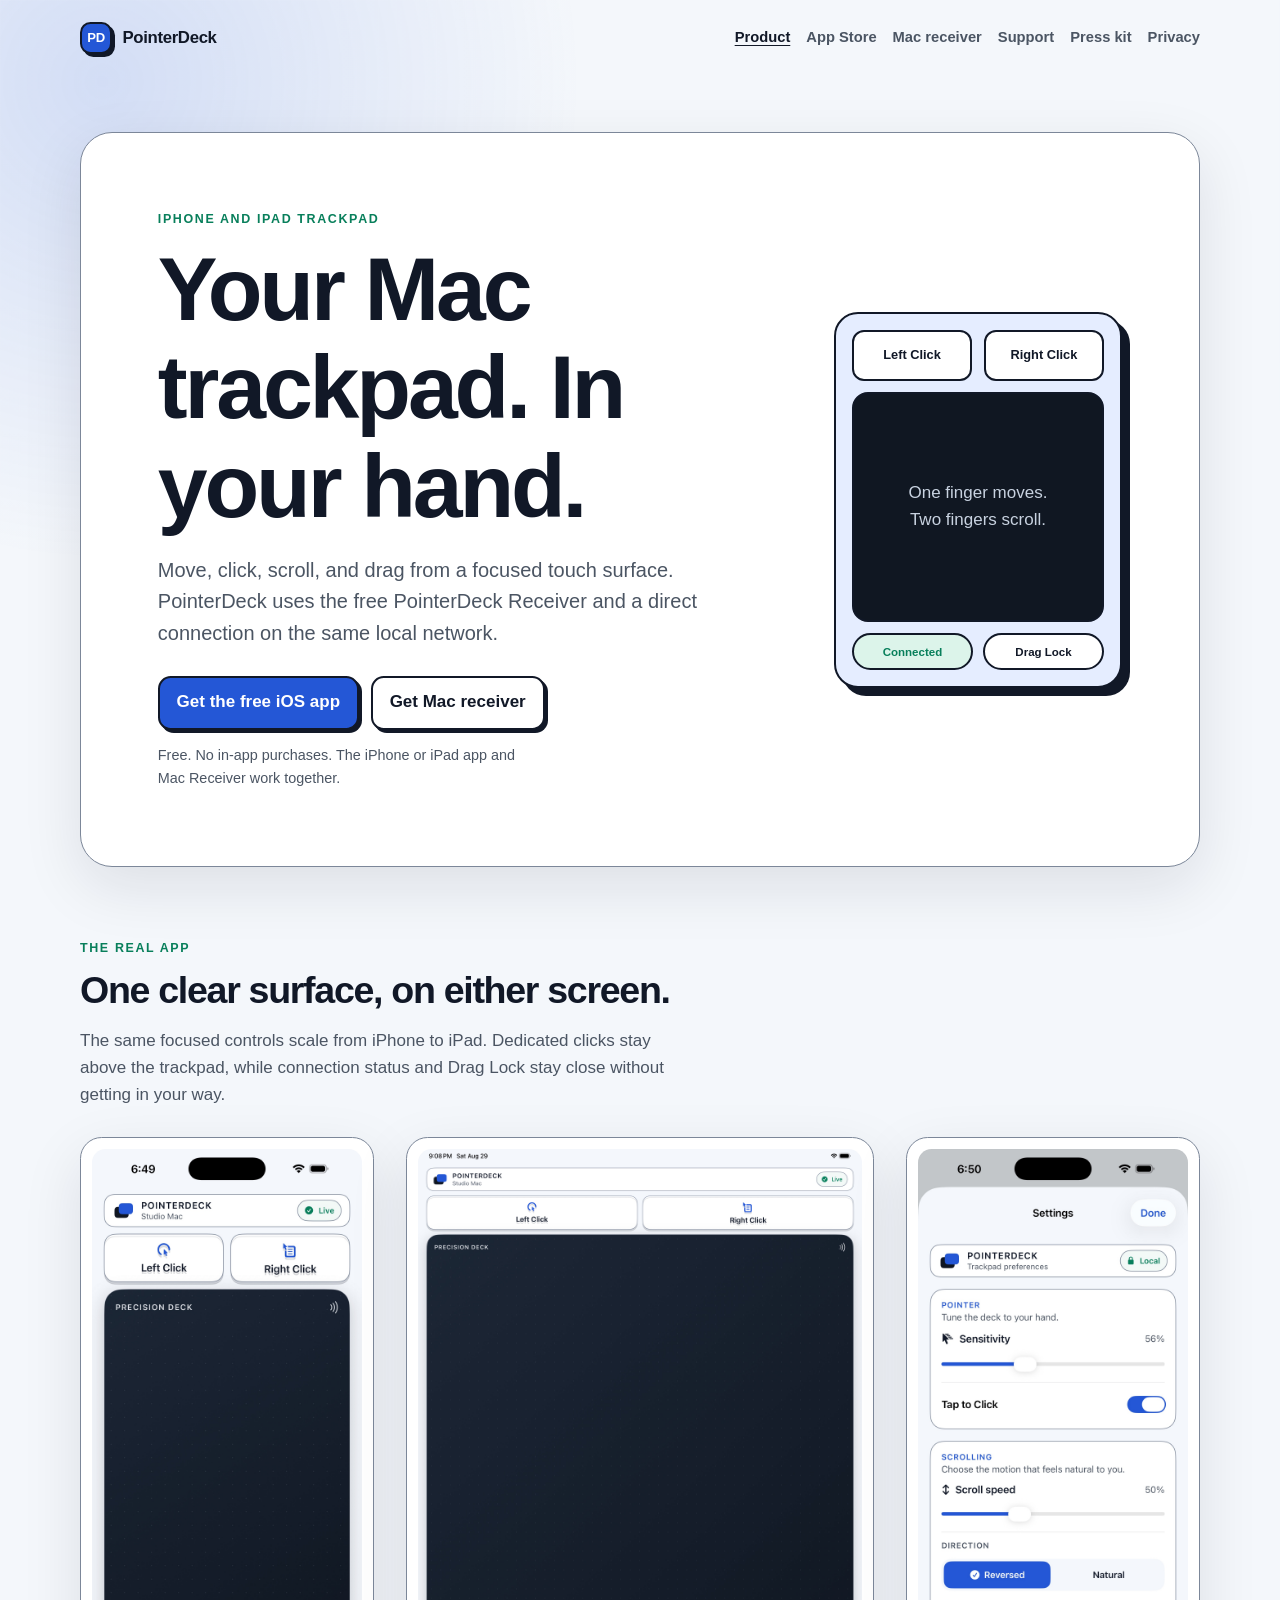
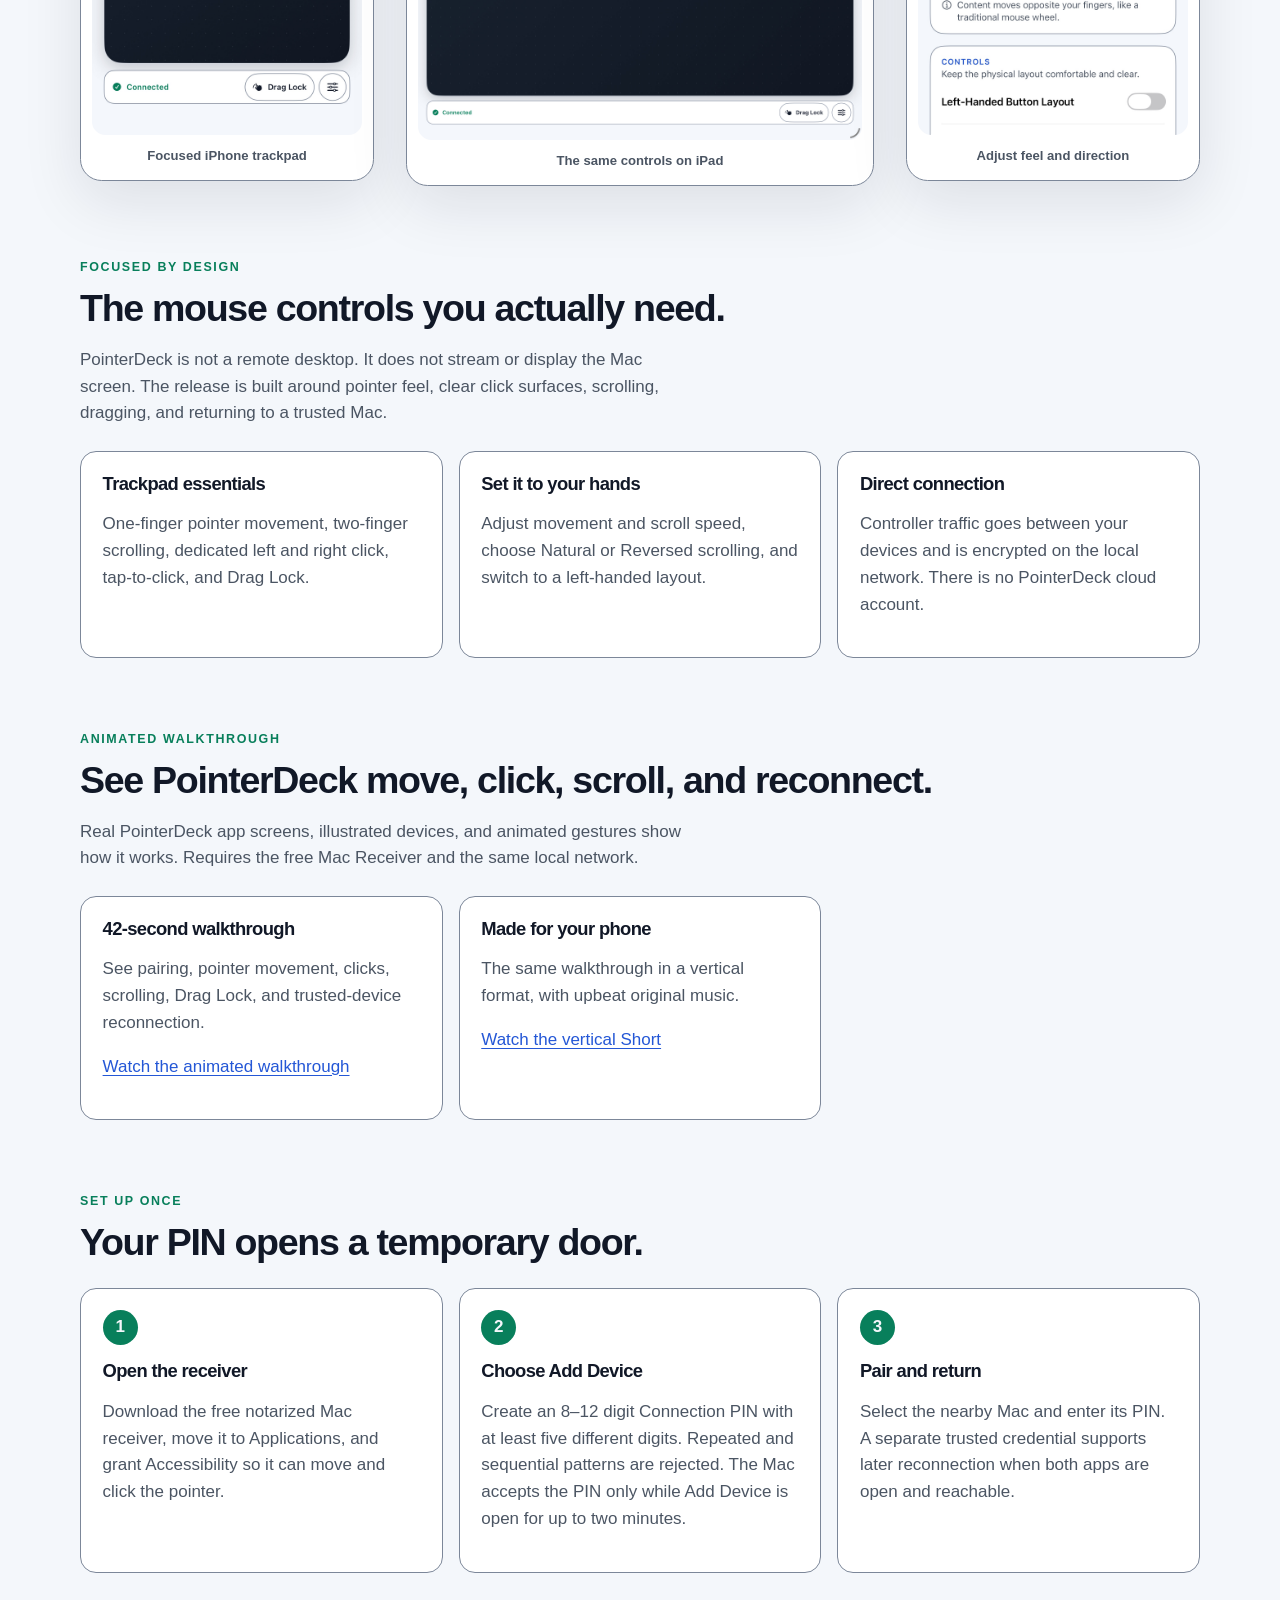
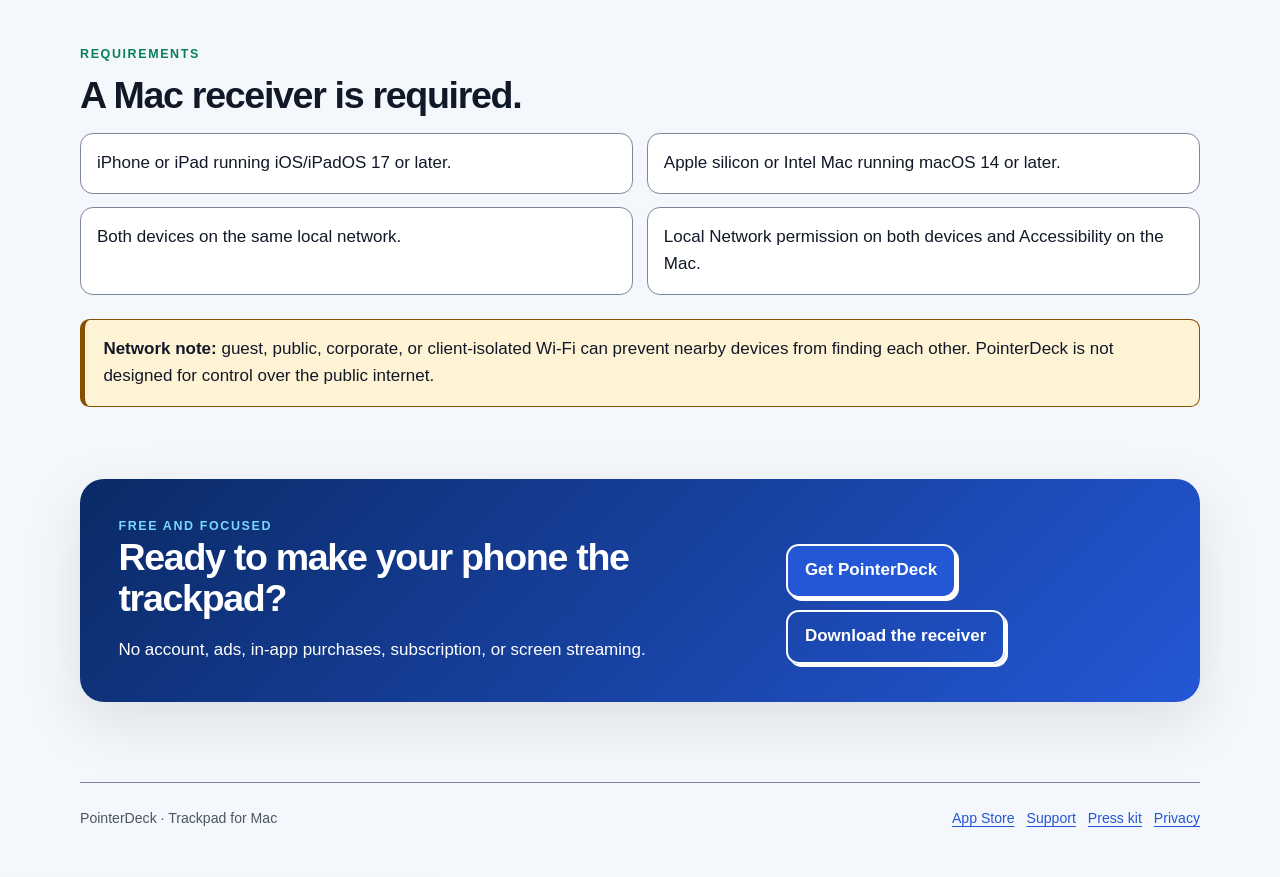
==== commit a80ccfcd: "Feature upbeat animated PointerDeck walkthroughs" ====
--- a/index.html
+++ b/index.html
@@ -127,19 +127,19 @@
     </section>
 
     <section class="section" aria-labelledby="demo-title">
-      <p class="eyebrow">Real-device demos</p>
+      <p class="eyebrow">Animated walkthrough</p>
       <h2 id="demo-title">See PointerDeck move, click, scroll, and reconnect.</h2>
-      <p class="section-intro">Both videos use the real iPad app and Mac Receiver. The pairing PIN and personal identifiers are hidden.</p>
+      <p class="section-intro">Real PointerDeck app screens, illustrated devices, and animated gestures show how it works. Requires the free Mac Receiver and the same local network.</p>
       <div class="grid">
         <article class="card">
-          <h3>15-second demo</h3>
-          <p>A quick look at PointerDeck controlling a Mac over the local network.</p>
-          <p><a href="https://youtube.com/shorts/0IPbgn-q9Js">Watch the real-device Short</a></p>
+          <h3>42-second walkthrough</h3>
+          <p>See pairing, pointer movement, clicks, scrolling, Drag Lock, and trusted-device reconnection.</p>
+          <p><a href="https://youtu.be/RWZ7zhp_Peg">Watch the animated walkthrough</a></p>
         </article>
         <article class="card">
-          <h3>84-second setup guide</h3>
-          <p>Follow pairing, gestures, settings, Drag Lock, and trusted-device reconnection.</p>
-          <p><a href="https://youtu.be/9LVHssNmTHg">Watch the complete tutorial</a></p>
+          <h3>Made for your phone</h3>
+          <p>The same walkthrough in a vertical format, with upbeat original music.</p>
+          <p><a href="https://youtube.com/shorts/Tt1CT3HO0D8">Watch the vertical Short</a></p>
         </article>
       </div>
     </section>
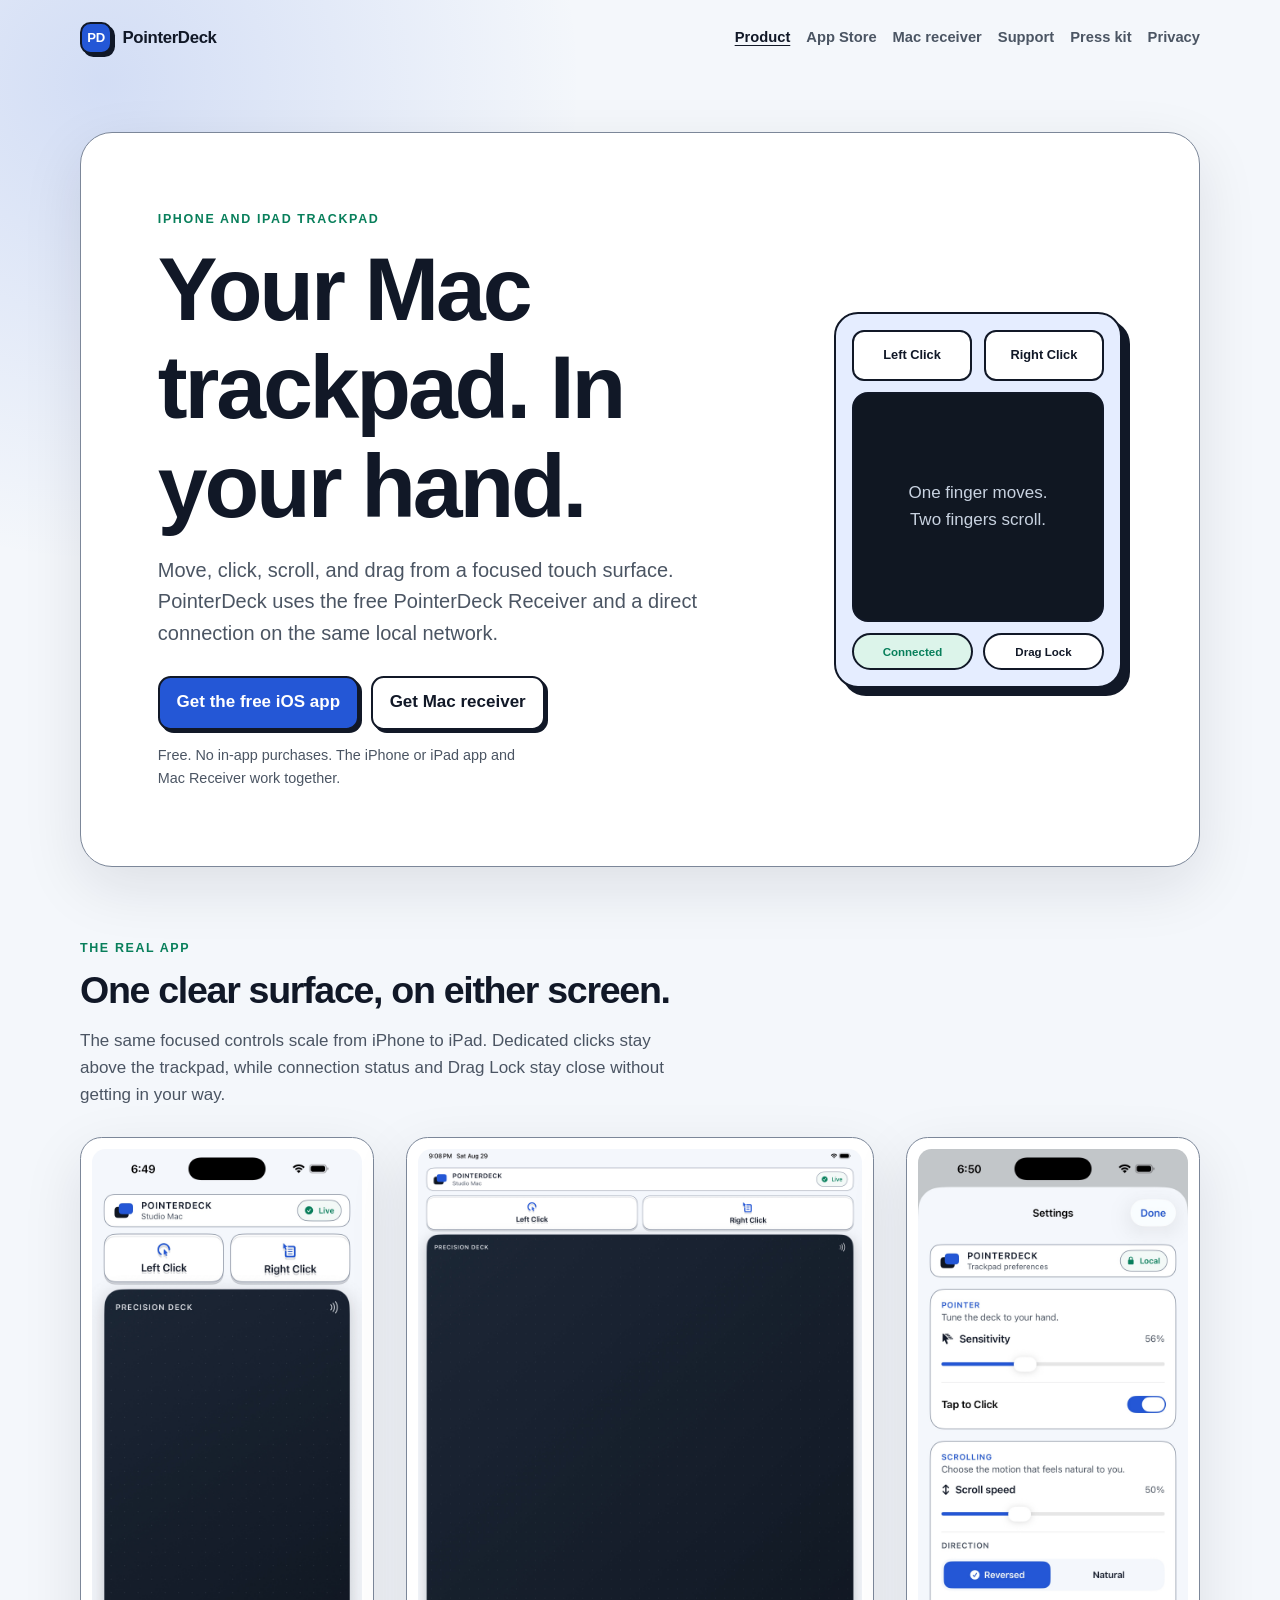
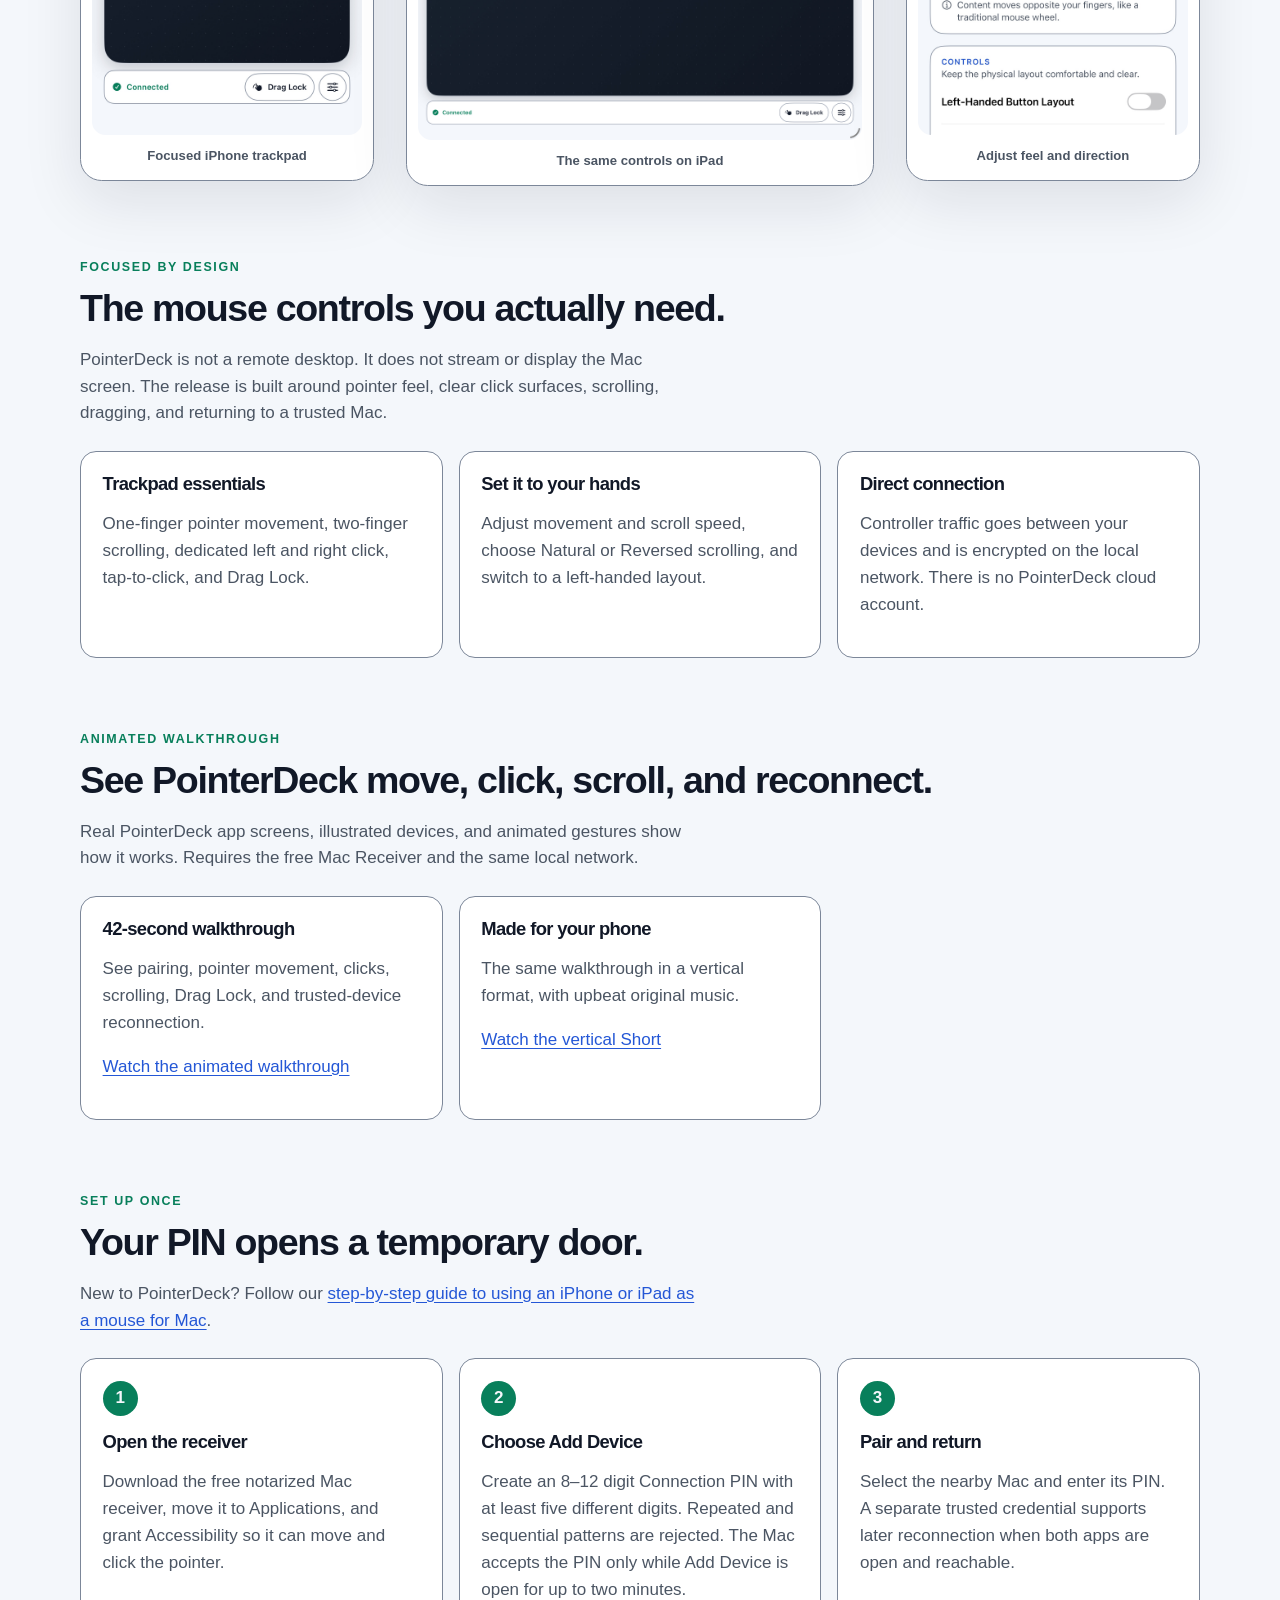
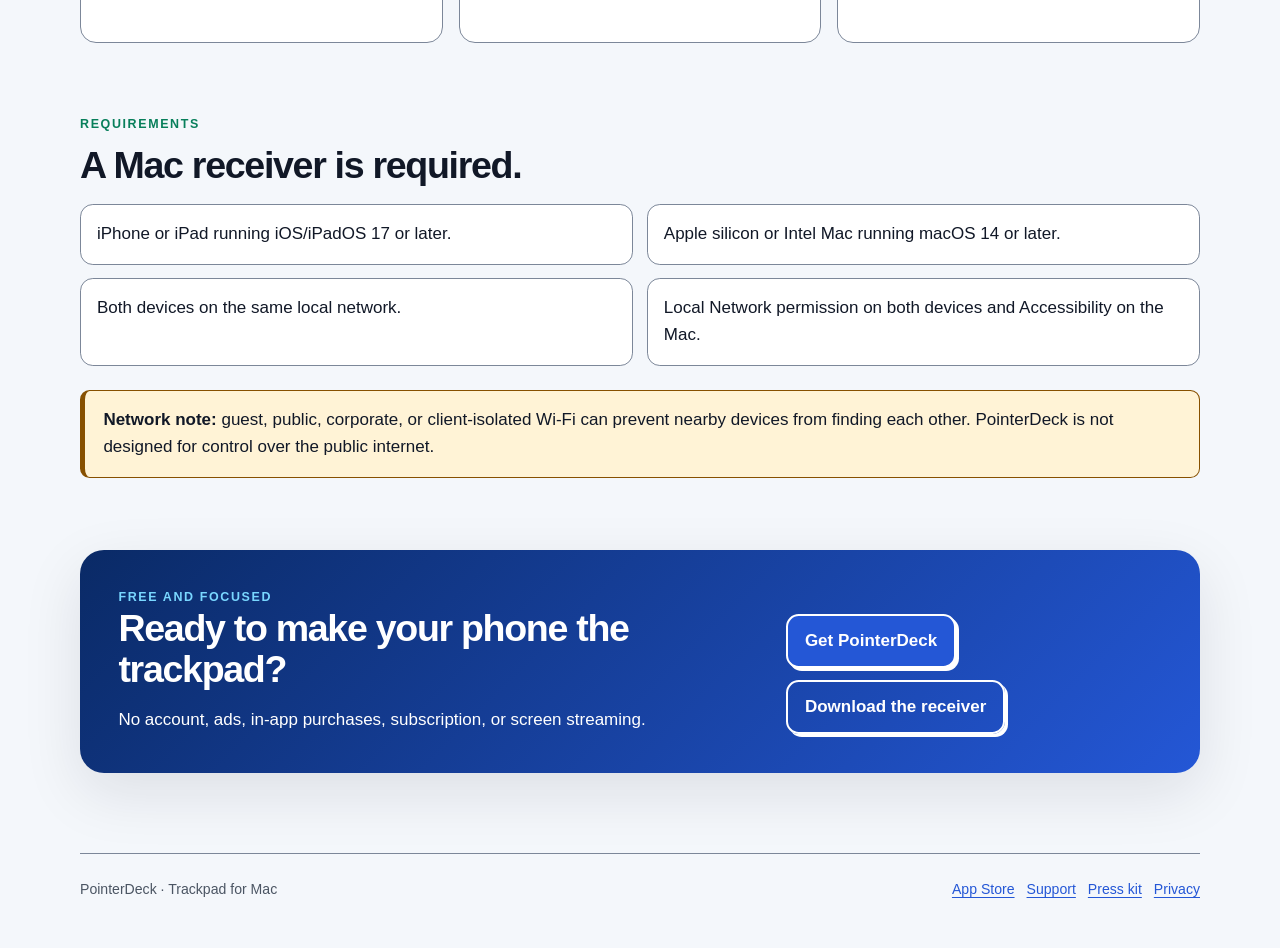
==== commit 1ea98aad: "Add practical iPhone and iPad mouse setup guide" ====
--- a/index.html
+++ b/index.html
@@ -147,6 +147,7 @@
     <section class="section" aria-labelledby="setup-title">
       <p class="eyebrow">Set up once</p>
       <h2 id="setup-title">Your PIN opens a temporary door.</h2>
+      <p class="section-intro">New to PointerDeck? Follow our <a href="use-iphone-as-mouse-for-mac.html">step-by-step guide to using an iPhone or iPad as a mouse for Mac</a>.</p>
       <div class="grid">
         <article class="card">
           <div class="step-number">1</div>
